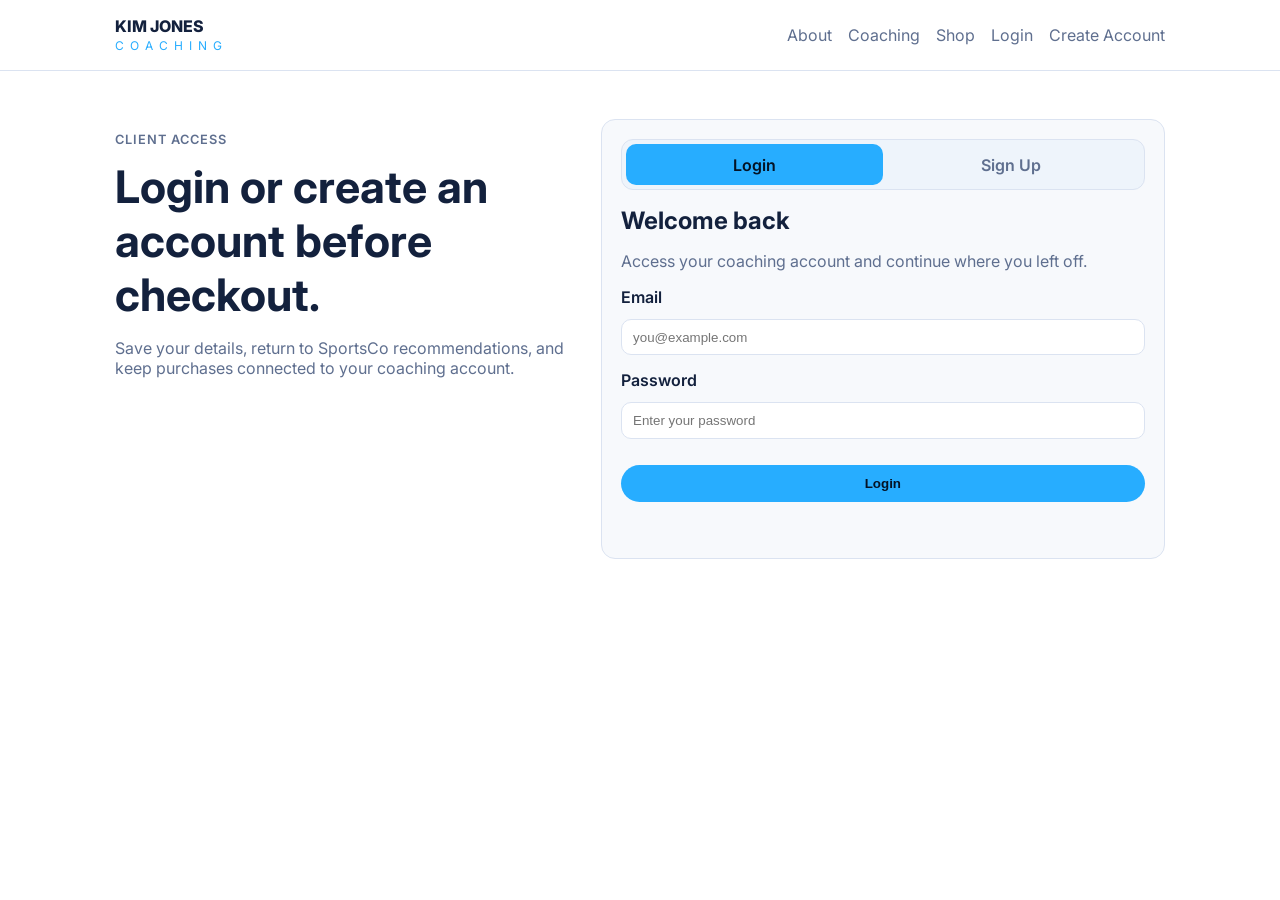
==== account.html @ eb31e008 "Add role-based account login flow" ====
<!DOCTYPE html>
<html lang="en">
  <head>
    <meta charset="UTF-8" />
    <meta name="viewport" content="width=device-width, initial-scale=1.0" />
    <title>Account | Kim Jones Coaching</title>
    <link rel="preconnect" href="https://fonts.googleapis.com" />
    <link rel="preconnect" href="https://fonts.gstatic.com" crossorigin />
    <link
      href="https://fonts.googleapis.com/css2?family=Inter:wght@400;500;600;700;800&display=swap"
      rel="stylesheet"
    />
    <link rel="stylesheet" href="styles.css" />
  </head>
  <body>
    <header class="site-header">
      <nav class="container nav">
        <a href="index.html" class="brand" aria-label="Kim Jones Coaching home">
          <span class="brand-main">KIM JONES</span>
          <span class="brand-sub">COACHING</span>
        </a>
        <div class="nav-links">
          <a href="index.html#about">About</a>
          <a href="index.html#coaching">Coaching</a>
          <a href="shop.html">Shop</a>
          <a href="account.html" data-auth-public>Login</a>
          <a href="account.html?mode=signup" data-auth-public>Create Account</a>
          <a href="account.html" data-auth-private hidden>My Account</a>
          <button class="nav-button" type="button" data-sign-out hidden>Sign Out</button>
        </div>
      </nav>
    </header>

    <main>
      <section class="section account-section" id="account-access" data-auth-section>
        <div class="container account-grid">
          <div class="account-copy">
            <p class="eyebrow">Client Access</p>
            <h1>Login or create an account before checkout.</h1>
            <p>
              Save your details, return to SportsCo recommendations, and keep
              purchases connected to your coaching account.
            </p>
          </div>

          <section class="auth-card" aria-label="Account access">
            <div class="mode-switch" role="tablist" aria-label="Form mode">
              <button type="button" class="active" data-mode-button="login" role="tab" aria-selected="true">Login</button>
              <button type="button" data-mode-button="signup" role="tab" aria-selected="false">Sign Up</button>
            </div>

            <h2 data-auth-title>Welcome back</h2>
            <p class="muted" data-auth-copy>Access your coaching account and continue where you left off.</p>

            <form class="auth-form" data-auth-form novalidate>
              <label data-name-field hidden>
                Full name
                <input type="text" name="name" placeholder="Alex Morgan" autocomplete="name" />
              </label>

              <label>
                Email
                <input type="email" name="email" placeholder="you@example.com" autocomplete="email" required />
              </label>

              <label>
                Password
                <input type="password" name="password" placeholder="Enter your password" autocomplete="current-password" required minlength="8" />
              </label>

              <label data-phone-field hidden>
                Mobile
                <input type="tel" name="phone" placeholder="+64 21 000 0000" autocomplete="tel" />
              </label>

              <button type="submit" class="btn btn-primary full" data-submit-auth>Login</button>
              <p class="form-message" data-auth-message role="status" aria-live="polite"></p>
            </form>
          </section>
        </div>
      </section>

      <section class="section account-area" id="customer-account" data-customer-area hidden>
        <div class="container dashboard-grid">
          <div>
            <p class="eyebrow">Customer Account</p>
            <h1 data-customer-greeting>Your coaching hub</h1>
            <p>Review your cart, saved details, and coaching next steps from one place.</p>
          </div>
          <div class="dashboard-card">
            <h3>Saved Details</h3>
            <p data-customer-details>No details saved yet.</p>
          </div>
          <div class="dashboard-card">
            <h3>Current Cart</h3>
            <p data-customer-cart>Your cart is empty.</p>
            <a class="btn btn-primary full" href="shop.html#cart">Continue Shopping</a>
          </div>
        </div>
      </section>
    </main>

    <script src="app.js"></script>
  </body>
</html>
---- styles.css ----
:root {
  --bg: #ffffff;
  --surface: #f7f9fc;
  --text: #13213d;
  --muted: #5f6f8f;
  --primary: #27adff;
  --border: #dbe3f1;
  --radius: 14px;
}

* { box-sizing: border-box; }
[hidden] { display: none !important; }
body { margin: 0; font-family: "Inter", sans-serif; color: var(--text); background: var(--bg); }
.container { width: min(1050px, 92%); margin: 0 auto; }

.site-header { position: sticky; top: 0; backdrop-filter: blur(10px); background: rgba(255,255,255,0.95); border-bottom: 1px solid var(--border); }
.nav { min-height: 70px; display: flex; align-items: center; justify-content: space-between; gap: 1rem; }
.brand { text-decoration: none; color: var(--text); display: grid; line-height: 1; }
.brand-main { font-weight: 800; }
.brand-sub { color: var(--primary); letter-spacing: 6px; font-size: 0.75rem; margin-top: 0.35rem; }
.nav-links { display: flex; gap: 1rem; }
.nav-links a { color: var(--muted); text-decoration: none; }
.nav-button { border: 0; background: transparent; color: var(--muted); cursor: pointer; font: inherit; padding: 0; }
.nav-button:hover, .nav-links a:hover { color: var(--text); }

.hero, .section { padding: 3rem 0; }
.hero-copy p, .section p { color: var(--muted); }
.eyebrow { color: var(--primary); font-size: 0.8rem; letter-spacing: 0.08em; text-transform: uppercase; font-weight: 600; }
h1 { font-size: clamp(1.8rem, 4vw, 2.8rem); margin: 0.3rem 0 0.8rem; }
h2, h3 { margin: 0.3rem 0 0.8rem; }

.shop-categories { display: grid; gap: 2rem; }
.shop-toolbar { display: flex; align-items: center; gap: 0.7rem; margin: 0.5rem 0 1rem; }
.shop-filter-label { font-weight: 600; color: var(--text); }
.shop-filter-select { min-width: 220px; border: 1px solid var(--border); border-radius: 10px; background: #fff; color: var(--text); padding: 0.55rem 0.7rem; }

.category-section { display: grid; gap: 1rem; }
.category-title { margin: 0; font-size: 1.2rem; }

.cards { display: grid; gap: 1rem; }
.three-col { grid-template-columns: repeat(3, minmax(0, 1fr)); }
.product-card, .cart-summary, .cart-items, .cart-item, .owner-add-form, .owner-products, .auth-card, .dashboard-card {
  background: var(--surface); border: 1px solid var(--border); border-radius: var(--radius);
}
.product-card { padding: 1rem; }
.price { font-weight: 700; color: var(--text) !important; }
.old-price { margin: 0; text-decoration: line-through; color: var(--muted) !important; font-size: 0.92rem; }
.price-wrap { display: grid; gap: 0.15rem; margin-bottom: 0.5rem; }
.discount-badge { display: inline-block; background: #e8f7ee; color: #1a8a43; border: 1px solid #bce8cd; border-radius: 999px; font-size: 0.75rem; padding: 0.1rem 0.45rem; vertical-align: middle; }

.product-image-wrap { margin-bottom: 0.7rem; }
.product-image { width: 100%; height: 180px; object-fit: contain; border-radius: 10px; border: 1px solid var(--border); background: #fff; }
.product-image-placeholder { display: grid; place-items: center; color: var(--muted); font-size: 0.9rem; }
.owner-thumb { margin-top: 0.5rem; width: 90px; height: 90px; object-fit: contain; border-radius: 8px; border: 1px solid var(--border); }

.btn { border: 0; border-radius: 999px; padding: 0.68rem 1rem; font-weight: 600; cursor: pointer; }
.btn-primary { background: var(--primary); color: #041325; }
.btn-secondary { background: transparent; color: var(--text); border: 1px solid var(--border); }
.full { width: 100%; margin-top: 0.7rem; }

.alt { background: #f2f6fc; }
.cart-layout { display: grid; grid-template-columns: 1.35fr 0.65fr; gap: 1rem; }
.cart-items { padding: 1rem; min-height: 170px; }
.empty-cart { margin: 0; color: var(--muted); }
.cart-item { padding: 0.8rem; display: flex; align-items: center; justify-content: space-between; margin-bottom: 0.7rem; }
.cart-item h4, .cart-item p { margin: 0; }
.cart-item p { color: var(--muted); }
.qty-controls { display: flex; align-items: center; gap: 0.6rem; }
.qty-btn { width: 30px; height: 30px; border-radius: 50%; border: 1px solid var(--border); background: transparent; color: var(--text); cursor: pointer; }

.cart-summary { padding: 1rem; height: fit-content; }
.summary-row { display: flex; justify-content: space-between; margin: 0.5rem 0; color: var(--muted); }
.summary-row.total { color: var(--text); font-weight: 700; border-top: 1px solid var(--border); padding-top: 0.6rem; }

input[type="url"], input[type="text"], input[type="email"], input[type="tel"], input[type="number"], input[type="password"], select {
  width: 100%; margin-top: 0.4rem; border: 1px solid var(--border); border-radius: 10px; background: #ffffff; color: var(--text); padding: 0.6rem 0.7rem;
}
.helper-text { font-size: 0.82rem; color: var(--muted); margin: 0.45rem 0; }
.owner-meta { font-size: 0.84rem; color: var(--muted); margin-top: 0.2rem !important; }

.owner-wrap { display: grid; gap: 1rem; }
.owner-add-form, .owner-products { padding: 1rem; }
.owner-add-form { display: grid; gap: 0.6rem; }
.owner-products { display: grid; gap: 0.8rem; }
.owner-product-row { display: flex; justify-content: space-between; align-items: center; border: 1px solid var(--border); border-radius: 10px; padding: 0.8rem; background: #fff; gap: 0.8rem; }
.owner-product-row p { margin: 0; }
.owner-row-actions { display: grid; gap: 0.4rem; width: 180px; }
.category-add-row { display: grid; grid-template-columns: 1fr auto; gap: 0.6rem; align-items: end; }

.account-grid { display: grid; grid-template-columns: 0.9fr 1.1fr; gap: 1.5rem; align-items: start; }
.account-copy p, .account-area p { color: var(--muted); }
.auth-card, .dashboard-card { padding: 1.2rem; }
.mode-switch { display: grid; grid-template-columns: 1fr 1fr; background: #eef4fb; border: 1px solid var(--border); border-radius: 12px; padding: 0.25rem; margin-bottom: 1rem; }
.mode-switch button { border: 0; border-radius: 10px; background: transparent; color: var(--muted); padding: 0.65rem 0.7rem; cursor: pointer; font: inherit; font-weight: 600; }
.mode-switch button.active { background: var(--primary); color: #041325; }
.auth-form { display: grid; gap: 0.95rem; margin-top: 1rem; }
.auth-form label { display: grid; gap: 0.35rem; color: var(--text); font-weight: 600; }
.auth-form input:focus { outline: 2px solid rgba(39, 173, 255, 0.35); border-color: var(--primary); }
.muted, .form-message { color: var(--muted); }
.form-message { min-height: 1.4rem; margin: 0; }
.form-message[data-tone="success"] { color: #177a3a; }
.form-message[data-tone="error"] { color: #b42318; }
.dashboard-grid { display: grid; grid-template-columns: 1.2fr repeat(2, minmax(0, 0.9fr)); gap: 1rem; align-items: stretch; }

.site-footer { border-top: 1px solid var(--border); background: #fbfdff; }
.footer-inner { min-height: 84px; display: flex; align-items: center; justify-content: space-between; gap: 1rem; }
.footer-copy { margin: 0; color: var(--muted); font-weight: 500; }
.head-link { text-decoration: none; }
.head-logo { font-size: clamp(2rem, 4vw, 2.4rem); letter-spacing: 0.06em; font-weight: 800; color: #222126; line-height: 1; }

@media (max-width: 900px) {
  .nav-links { display: none; }
  .three-col, .cart-layout, .owner-product-row, .account-grid, .dashboard-grid { grid-template-columns: 1fr; display: grid; }
  .owner-row-actions { width: 100%; }
  .footer-inner { flex-direction: column; justify-content: center; padding: 0.9rem 0; text-align: center; }
}
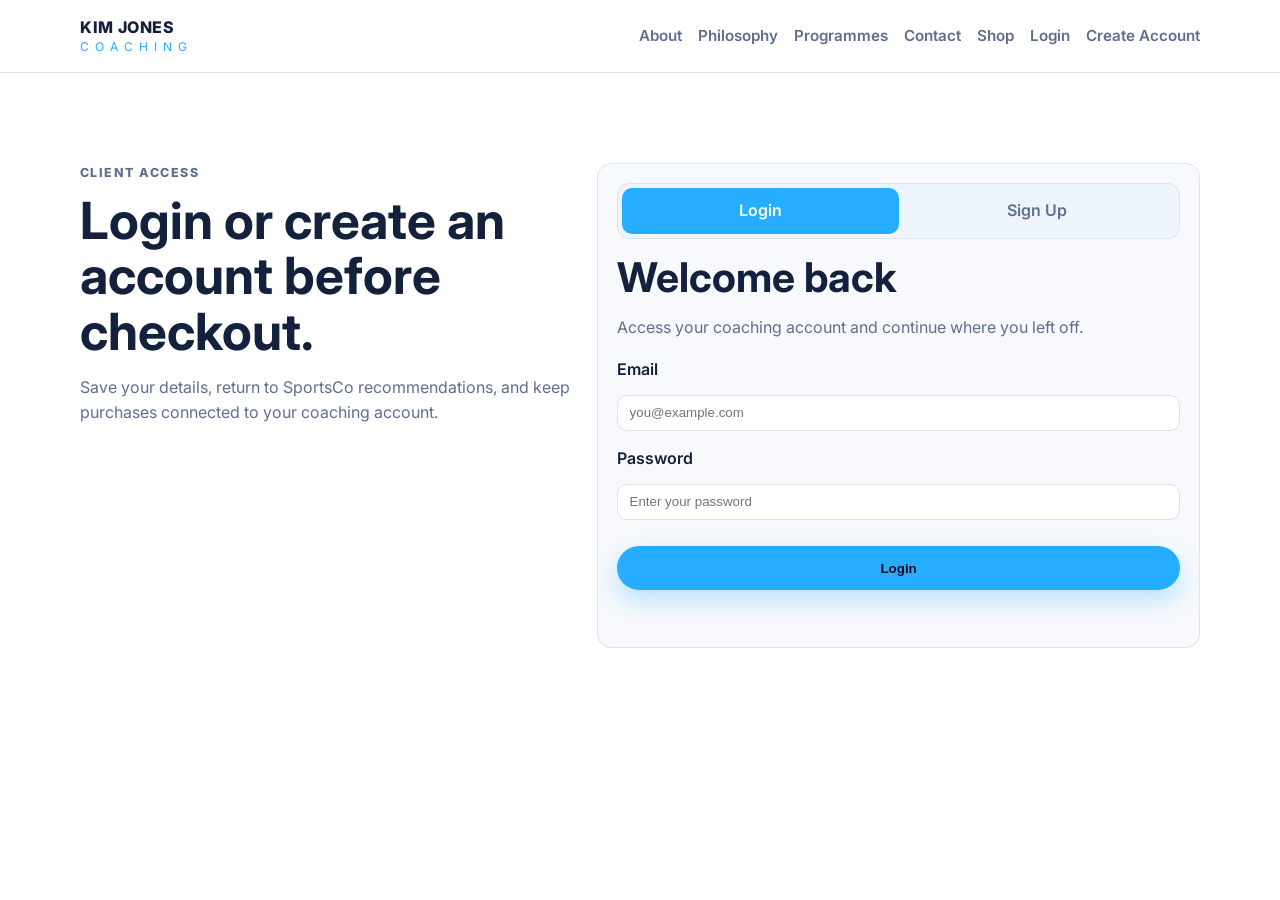
==== commit a43eb417: "Create premium About page for Kim Jones Coaching" ====
--- a/account.html
+++ b/account.html
@@ -14,14 +14,21 @@
   </head>
   <body>
     <header class="site-header">
-      <nav class="container nav">
+      <nav class="container nav" aria-label="Primary navigation">
         <a href="index.html" class="brand" aria-label="Kim Jones Coaching home">
           <span class="brand-main">KIM JONES</span>
           <span class="brand-sub">COACHING</span>
         </a>
-        <div class="nav-links">
+        <button class="menu-toggle" type="button" aria-label="Open menu" aria-controls="primary-nav" aria-expanded="false" data-menu-toggle>
+          <span></span>
+          <span></span>
+          <span></span>
+        </button>
+        <div class="nav-links" id="primary-nav" data-nav-links>
           <a href="index.html#about">About</a>
-          <a href="index.html#coaching">Coaching</a>
+          <a href="index.html#philosophy">Philosophy</a>
+          <a href="index.html#programmes">Programmes</a>
+          <a href="index.html#contact">Contact</a>
           <a href="shop.html">Shop</a>
           <a href="account.html" data-auth-public>Login</a>
           <a href="account.html?mode=signup" data-auth-public>Create Account</a>
--- a/styles.css
+++ b/styles.css
@@ -1,64 +1,380 @@
 :root {
   --bg: #ffffff;
   --surface: #f7f9fc;
+  --surface-strong: #eef6ff;
   --text: #13213d;
   --muted: #5f6f8f;
   --primary: #27adff;
+  --primary-dark: #147cc2;
+  --accent: #27adff;
+  --sky: #e9f5ff;
   --border: #dbe3f1;
+  --shadow: 0 18px 50px rgba(19, 33, 61, 0.12);
   --radius: 14px;
 }
 
 * { box-sizing: border-box; }
 [hidden] { display: none !important; }
-body { margin: 0; font-family: "Inter", sans-serif; color: var(--text); background: var(--bg); }
-.container { width: min(1050px, 92%); margin: 0 auto; }
-
-.site-header { position: sticky; top: 0; backdrop-filter: blur(10px); background: rgba(255,255,255,0.95); border-bottom: 1px solid var(--border); }
-.nav { min-height: 70px; display: flex; align-items: center; justify-content: space-between; gap: 1rem; }
-.brand { text-decoration: none; color: var(--text); display: grid; line-height: 1; }
-.brand-main { font-weight: 800; }
+html { scroll-behavior: smooth; }
+body {
+  margin: 0;
+  font-family: "Inter", sans-serif;
+  color: var(--text);
+  background: var(--bg);
+  line-height: 1.6;
+}
+a { color: inherit; }
+.container { width: min(1120px, 92%); margin: 0 auto; }
+
+.site-header {
+  position: sticky;
+  top: 0;
+  z-index: 20;
+  backdrop-filter: blur(14px);
+  background: rgba(255, 255, 255, 0.94);
+  border-bottom: 1px solid var(--border);
+}
+.nav {
+  min-height: 72px;
+  display: flex;
+  align-items: center;
+  justify-content: space-between;
+  gap: 1rem;
+}
+.brand { text-decoration: none; color: var(--text); display: grid; line-height: 1; flex: 0 0 auto; }
+.brand-main { font-weight: 800; letter-spacing: 0.04em; }
 .brand-sub { color: var(--primary); letter-spacing: 6px; font-size: 0.75rem; margin-top: 0.35rem; }
-.nav-links { display: flex; gap: 1rem; }
-.nav-links a { color: var(--muted); text-decoration: none; }
-.nav-button { border: 0; background: transparent; color: var(--muted); cursor: pointer; font: inherit; padding: 0; }
-.nav-button:hover, .nav-links a:hover { color: var(--text); }
-
-.hero, .section { padding: 3rem 0; }
+.nav-links { display: flex; align-items: center; gap: 1rem; }
+.nav-links a { color: var(--muted); text-decoration: none; font-size: 0.95rem; font-weight: 600; transition: color 180ms ease; }
+.nav-button { border: 0; background: transparent; color: var(--muted); cursor: pointer; font: inherit; padding: 0; font-weight: 600; }
+.nav-button:hover, .nav-links a:hover { color: var(--primary-dark); }
+.menu-toggle {
+  display: none;
+  width: 42px;
+  height: 42px;
+  border: 1px solid var(--border);
+  border-radius: 12px;
+  background: #fff;
+  cursor: pointer;
+  place-items: center;
+  padding: 0.65rem;
+}
+.menu-toggle span { display: block; width: 18px; height: 2px; background: var(--text); margin: 2px auto; border-radius: 999px; }
+
+.hero, .section { padding: clamp(3.25rem, 7vw, 6rem) 0; }
 .hero-copy p, .section p { color: var(--muted); }
-.eyebrow { color: var(--primary); font-size: 0.8rem; letter-spacing: 0.08em; text-transform: uppercase; font-weight: 600; }
-h1 { font-size: clamp(1.8rem, 4vw, 2.8rem); margin: 0.3rem 0 0.8rem; }
-h2, h3 { margin: 0.3rem 0 0.8rem; }
+.eyebrow {
+  margin: 0 0 0.65rem;
+  color: var(--primary);
+  font-size: 0.78rem;
+  letter-spacing: 0.12em;
+  text-transform: uppercase;
+  font-weight: 800;
+}
+h1, h2, h3 { line-height: 1.08; letter-spacing: 0; }
+h1 { font-size: clamp(2rem, 4vw, 3.2rem); margin: 0.3rem 0 1rem; }
+h2 { font-size: clamp(1.75rem, 3.2vw, 3rem); margin: 0.2rem 0 1rem; }
+h3 { font-size: 1.2rem; margin: 0.3rem 0 0.75rem; }
+
+.about-hero {
+  position: relative;
+  overflow: hidden;
+  background:
+    linear-gradient(120deg, rgba(233, 245, 255, 0.96), rgba(247, 249, 252, 0.86) 44%, rgba(39, 173, 255, 0.1)),
+    repeating-linear-gradient(90deg, rgba(39, 173, 255, 0.08) 0 1px, transparent 1px 98px);
+}
+.about-hero::after {
+  content: "";
+  position: absolute;
+  inset: auto 0 0 auto;
+  width: 38%;
+  height: 42%;
+  border-top: 2px solid rgba(39, 173, 255, 0.2);
+  border-left: 2px solid rgba(39, 173, 255, 0.16);
+  pointer-events: none;
+}
+.hero-grid {
+  position: relative;
+  z-index: 1;
+  display: grid;
+  grid-template-columns: minmax(0, 1.08fr) minmax(300px, 0.82fr);
+  gap: clamp(2rem, 6vw, 5rem);
+  align-items: center;
+}
+.hero-copy > p:not(.eyebrow) { max-width: 680px; font-size: 1.08rem; }
+.about-hero h1 { font-size: clamp(2.35rem, 5vw, 4.8rem); max-width: 11ch; }
+.hero-actions { display: flex; flex-wrap: wrap; gap: 0.8rem; margin: 1.6rem 0 1.8rem; }
+.trust-strip {
+  display: grid;
+  grid-template-columns: repeat(3, minmax(0, 1fr));
+  gap: 0.75rem;
+  max-width: 680px;
+  margin: 0;
+}
+.trust-strip div {
+  padding: 0.9rem;
+  border: 1px solid rgba(39, 173, 255, 0.18);
+  border-radius: var(--radius);
+  background: rgba(255, 255, 255, 0.72);
+}
+.trust-strip dt { font-weight: 800; font-size: 1.15rem; }
+.trust-strip dd { margin: 0.1rem 0 0; color: var(--muted); font-size: 0.9rem; }
+
+.kim-photo-panel {
+  align-self: stretch;
+  min-height: 520px;
+  border-radius: 28px;
+  padding: 0.9rem;
+  background: #fff;
+  border: 1px solid rgba(39, 173, 255, 0.18);
+  box-shadow: var(--shadow);
+  transition: transform 220ms ease, box-shadow 220ms ease;
+}
+.kim-photo-panel:hover { transform: translateY(-5px); box-shadow: 0 22px 60px rgba(19, 33, 61, 0.16); }
+.kim-photo-placeholder {
+  min-height: 430px;
+  height: calc(100% - 78px);
+  display: grid;
+  place-items: center;
+  border-radius: 20px;
+  border: 1px dashed rgba(39, 173, 255, 0.45);
+  background:
+    linear-gradient(135deg, rgba(39, 173, 255, 0.12), rgba(233, 245, 255, 0.7)),
+    repeating-linear-gradient(45deg, rgba(255, 255, 255, 0.65) 0 12px, rgba(255, 255, 255, 0.2) 12px 24px);
+  color: var(--primary-dark);
+  font-weight: 800;
+  text-transform: uppercase;
+  letter-spacing: 0.1em;
+}
+.photo-caption { display: grid; gap: 0.1rem; padding: 1rem 0.3rem 0.15rem; }
+.photo-caption span { color: var(--muted); font-size: 0.94rem; }
+
+.section-head { max-width: 720px; }
+.section-head.centered { margin: 0 auto 2rem; text-align: center; }
+.section-head.centered p:not(.eyebrow) { margin-inline: auto; max-width: 660px; }
+.split-section {
+  display: grid;
+  grid-template-columns: 0.85fr 1.15fr;
+  gap: clamp(1.5rem, 5vw, 4rem);
+  align-items: start;
+}
+.rich-copy {
+  border-left: 3px solid var(--accent);
+  padding-left: 1.4rem;
+  font-size: 1.03rem;
+}
+.rich-copy p:first-child { margin-top: 0; }
+
+.philosophy-section { background: #fbfdff; }
+.pill-grid {
+  display: flex;
+  flex-wrap: wrap;
+  justify-content: center;
+  gap: 0.75rem;
+}
+.pill-grid span, .mini-tags span {
+  border: 1px solid rgba(39, 173, 255, 0.18);
+  border-radius: 999px;
+  background: #fff;
+  color: var(--text);
+  padding: 0.7rem 0.95rem;
+  font-weight: 700;
+  box-shadow: 0 8px 20px rgba(19, 33, 61, 0.06);
+}
+
+.cards { display: grid; gap: 1rem; }
+.three-col { grid-template-columns: repeat(3, minmax(0, 1fr)); }
+.programme-grid { grid-template-columns: repeat(4, minmax(0, 1fr)); }
+.product-card, .cart-summary, .cart-items, .cart-item, .owner-add-form, .owner-products, .auth-card, .dashboard-card {
+  background: var(--surface);
+  border: 1px solid var(--border);
+  border-radius: var(--radius);
+}
+.product-card {
+  padding: 1rem;
+  transition: transform 180ms ease, box-shadow 180ms ease, border-color 180ms ease;
+}
+.product-card:hover {
+  transform: translateY(-4px);
+  border-color: rgba(39, 173, 255, 0.32);
+  box-shadow: 0 16px 32px rgba(19, 33, 61, 0.1);
+}
+.feature-card { min-height: 245px; display: flex; flex-direction: column; }
+.card-number {
+  width: 42px;
+  height: 42px;
+  display: grid;
+  place-items: center;
+  border-radius: 50%;
+  background: var(--text);
+  color: #fff;
+  font-weight: 800;
+  margin-bottom: 1.1rem;
+}
+
+.alt {
+  background:
+    linear-gradient(100deg, rgba(238, 246, 255, 0.95), rgba(247, 249, 252, 0.72)),
+    linear-gradient(#fff, #fff);
+}
+.experience-layout, .credentials-grid, .achievement-layout, .impact-grid, .contact-panel {
+  display: grid;
+  grid-template-columns: 0.9fr 1.1fr;
+  gap: clamp(1.5rem, 5vw, 4rem);
+  align-items: start;
+}
+.check-list, .credential-list {
+  display: grid;
+  gap: 0.75rem;
+}
+.check-list p, .credential-list p {
+  position: relative;
+  margin: 0;
+  padding: 0.9rem 1rem 0.9rem 2.6rem;
+  background: #fff;
+  border: 1px solid var(--border);
+  border-radius: 12px;
+  color: var(--text);
+  font-weight: 650;
+}
+.check-list p::before, .credential-list p::before {
+  content: "";
+  position: absolute;
+  left: 1rem;
+  top: 1.2rem;
+  width: 0.55rem;
+  height: 0.55rem;
+  border-radius: 50%;
+  background: var(--accent);
+  box-shadow: 0 0 0 4px rgba(39, 173, 255, 0.18);
+}
+.qualification-panel {
+  padding: clamp(1.3rem, 3vw, 2rem);
+  background: var(--text);
+  color: #fff;
+  border-radius: 20px;
+  box-shadow: var(--shadow);
+}
+.qualification-panel p { color: rgba(255, 255, 255, 0.75); }
+.qualification-panel .eyebrow { color: var(--accent); }
+.mini-tags { display: flex; flex-wrap: wrap; gap: 0.55rem; margin-top: 1.3rem; }
+.mini-tags span {
+  background: rgba(255, 255, 255, 0.1);
+  color: #fff;
+  border-color: rgba(255, 255, 255, 0.16);
+  box-shadow: none;
+  font-size: 0.88rem;
+}
+
+.achievements-section { background: #fff; }
+.achievement-stack { display: grid; gap: 0.8rem; }
+.achievement-item {
+  display: grid;
+  grid-template-columns: 92px 1fr;
+  gap: 1rem;
+  align-items: center;
+  padding: 1rem;
+  border: 1px solid var(--border);
+  border-radius: var(--radius);
+  background: var(--surface);
+}
+.achievement-item span {
+  display: grid;
+  place-items: center;
+  min-height: 54px;
+  border-radius: 12px;
+  background: #fff;
+  color: var(--primary-dark);
+  font-weight: 800;
+}
+.achievement-item p { margin: 0; color: var(--text); font-weight: 700; }
+.achievement-item.highlight { background: #13213d; border-color: #13213d; }
+.achievement-item.highlight p { color: #fff; }
+.achievement-item.highlight span { background: var(--accent); color: var(--text); }
+
+.impact-section {
+  background:
+    linear-gradient(180deg, rgba(247, 249, 252, 0.88), rgba(255, 255, 255, 0.95)),
+    repeating-linear-gradient(0deg, rgba(39, 173, 255, 0.06) 0 1px, transparent 1px 80px);
+}
+.impact-metrics {
+  display: grid;
+  grid-template-columns: repeat(2, minmax(0, 1fr));
+  gap: 1rem;
+}
+.impact-metrics article {
+  min-height: 150px;
+  display: flex;
+  flex-direction: column;
+  justify-content: space-between;
+  padding: 1.2rem;
+  border: 1px solid rgba(39, 173, 255, 0.18);
+  border-radius: var(--radius);
+  background: rgba(255, 255, 255, 0.82);
+}
+.impact-metrics strong { font-size: clamp(1.5rem, 3vw, 2.4rem); line-height: 1; }
+.impact-metrics span { color: var(--muted); font-weight: 650; }
+
+.contact-section { padding-top: 2rem; }
+.contact-panel {
+  grid-template-columns: 1fr 0.72fr;
+  align-items: center;
+  padding: clamp(1.4rem, 4vw, 3rem);
+  border-radius: 24px;
+  background: linear-gradient(135deg, #13213d, #176fa8);
+  color: #fff;
+  box-shadow: var(--shadow);
+}
+.contact-panel p { color: rgba(255, 255, 255, 0.78); }
+.contact-panel .eyebrow { color: var(--accent); }
+.contact-actions { display: flex; flex-wrap: wrap; gap: 0.75rem; justify-content: flex-end; }
+.contact-details {
+  flex-basis: 100%;
+  display: grid;
+  gap: 0.2rem;
+  margin-top: 0.8rem;
+  padding-top: 1rem;
+  border-top: 1px solid rgba(255, 255, 255, 0.18);
+  text-align: right;
+}
+.contact-details p { margin: 0; }
+.contact-details a { color: #fff; text-decoration: none; }
+.contact-details a:hover { text-decoration: underline; }
 
 .shop-categories { display: grid; gap: 2rem; }
 .shop-toolbar { display: flex; align-items: center; gap: 0.7rem; margin: 0.5rem 0 1rem; }
 .shop-filter-label { font-weight: 600; color: var(--text); }
 .shop-filter-select { min-width: 220px; border: 1px solid var(--border); border-radius: 10px; background: #fff; color: var(--text); padding: 0.55rem 0.7rem; }
-
 .category-section { display: grid; gap: 1rem; }
 .category-title { margin: 0; font-size: 1.2rem; }
-
-.cards { display: grid; gap: 1rem; }
-.three-col { grid-template-columns: repeat(3, minmax(0, 1fr)); }
-.product-card, .cart-summary, .cart-items, .cart-item, .owner-add-form, .owner-products, .auth-card, .dashboard-card {
-  background: var(--surface); border: 1px solid var(--border); border-radius: var(--radius);
-}
-.product-card { padding: 1rem; }
 .price { font-weight: 700; color: var(--text) !important; }
 .old-price { margin: 0; text-decoration: line-through; color: var(--muted) !important; font-size: 0.92rem; }
 .price-wrap { display: grid; gap: 0.15rem; margin-bottom: 0.5rem; }
 .discount-badge { display: inline-block; background: #e8f7ee; color: #1a8a43; border: 1px solid #bce8cd; border-radius: 999px; font-size: 0.75rem; padding: 0.1rem 0.45rem; vertical-align: middle; }
-
 .product-image-wrap { margin-bottom: 0.7rem; }
 .product-image { width: 100%; height: 180px; object-fit: contain; border-radius: 10px; border: 1px solid var(--border); background: #fff; }
 .product-image-placeholder { display: grid; place-items: center; color: var(--muted); font-size: 0.9rem; }
 .owner-thumb { margin-top: 0.5rem; width: 90px; height: 90px; object-fit: contain; border-radius: 8px; border: 1px solid var(--border); }
 
-.btn { border: 0; border-radius: 999px; padding: 0.68rem 1rem; font-weight: 600; cursor: pointer; }
-.btn-primary { background: var(--primary); color: #041325; }
-.btn-secondary { background: transparent; color: var(--text); border: 1px solid var(--border); }
+.btn {
+  display: inline-flex;
+  align-items: center;
+  justify-content: center;
+  min-height: 44px;
+  border: 0;
+  border-radius: 999px;
+  padding: 0.74rem 1.08rem;
+  font-weight: 800;
+  text-decoration: none;
+  cursor: pointer;
+  transition: transform 180ms ease, box-shadow 180ms ease, background 180ms ease;
+}
+.btn:hover { transform: translateY(-2px); }
+.btn-primary { background: var(--primary); color: #041325; box-shadow: 0 10px 24px rgba(39, 173, 255, 0.3); }
+.btn-primary:hover { background: #159de8; }
+.btn-secondary { background: rgba(255, 255, 255, 0.82); color: var(--text); border: 1px solid var(--border); }
 .full { width: 100%; margin-top: 0.7rem; }
 
-.alt { background: #f2f6fc; }
 .cart-layout { display: grid; grid-template-columns: 1.35fr 0.65fr; gap: 1rem; }
 .cart-items { padding: 1rem; min-height: 170px; }
 .empty-cart { margin: 0; color: var(--muted); }
@@ -67,17 +383,21 @@
 .cart-item p { color: var(--muted); }
 .qty-controls { display: flex; align-items: center; gap: 0.6rem; }
 .qty-btn { width: 30px; height: 30px; border-radius: 50%; border: 1px solid var(--border); background: transparent; color: var(--text); cursor: pointer; }
-
 .cart-summary { padding: 1rem; height: fit-content; }
 .summary-row { display: flex; justify-content: space-between; margin: 0.5rem 0; color: var(--muted); }
 .summary-row.total { color: var(--text); font-weight: 700; border-top: 1px solid var(--border); padding-top: 0.6rem; }
 
 input[type="url"], input[type="text"], input[type="email"], input[type="tel"], input[type="number"], input[type="password"], select {
-  width: 100%; margin-top: 0.4rem; border: 1px solid var(--border); border-radius: 10px; background: #ffffff; color: var(--text); padding: 0.6rem 0.7rem;
+  width: 100%;
+  margin-top: 0.4rem;
+  border: 1px solid var(--border);
+  border-radius: 10px;
+  background: #ffffff;
+  color: var(--text);
+  padding: 0.6rem 0.7rem;
 }
 .helper-text { font-size: 0.82rem; color: var(--muted); margin: 0.45rem 0; }
 .owner-meta { font-size: 0.84rem; color: var(--muted); margin-top: 0.2rem !important; }
-
 .owner-wrap { display: grid; gap: 1rem; }
 .owner-add-form, .owner-products { padding: 1rem; }
 .owner-add-form { display: grid; gap: 0.6rem; }
@@ -92,7 +412,7 @@
 .auth-card, .dashboard-card { padding: 1.2rem; }
 .mode-switch { display: grid; grid-template-columns: 1fr 1fr; background: #eef4fb; border: 1px solid var(--border); border-radius: 12px; padding: 0.25rem; margin-bottom: 1rem; }
 .mode-switch button { border: 0; border-radius: 10px; background: transparent; color: var(--muted); padding: 0.65rem 0.7rem; cursor: pointer; font: inherit; font-weight: 600; }
-.mode-switch button.active { background: var(--primary); color: #041325; }
+.mode-switch button.active { background: var(--primary); color: #ffffff; }
 .auth-form { display: grid; gap: 0.95rem; margin-top: 1rem; }
 .auth-form label { display: grid; gap: 0.35rem; color: var(--text); font-weight: 600; }
 .auth-form input:focus { outline: 2px solid rgba(39, 173, 255, 0.35); border-color: var(--primary); }
@@ -108,9 +428,53 @@
 .head-link { text-decoration: none; }
 .head-logo { font-size: clamp(2rem, 4vw, 2.4rem); letter-spacing: 0.06em; font-weight: 800; color: #222126; line-height: 1; }
 
-@media (max-width: 900px) {
-  .nav-links { display: none; }
-  .three-col, .cart-layout, .owner-product-row, .account-grid, .dashboard-grid { grid-template-columns: 1fr; display: grid; }
+@media (prefers-reduced-motion: reduce) {
+  html { scroll-behavior: auto; }
+  *, *::before, *::after { transition: none !important; }
+}
+
+@media (max-width: 980px) {
+  .hero-grid, .split-section, .experience-layout, .credentials-grid, .achievement-layout, .impact-grid, .contact-panel,
+  .cart-layout, .owner-product-row, .account-grid, .dashboard-grid {
+    grid-template-columns: 1fr;
+    display: grid;
+  }
+  .about-hero h1 { max-width: 13ch; }
+  .programme-grid, .three-col { grid-template-columns: repeat(2, minmax(0, 1fr)); }
+  .kim-photo-panel { min-height: auto; transform: none; }
+  .kim-photo-placeholder { min-height: 380px; }
+  .contact-actions, .contact-details { justify-content: flex-start; text-align: left; }
   .owner-row-actions { width: 100%; }
+}
+
+@media (max-width: 760px) {
+  .nav { min-height: 68px; }
+  .menu-toggle { display: grid; }
+  .nav-links {
+    position: absolute;
+    top: calc(100% + 1px);
+    left: 0;
+    right: 0;
+    display: none;
+    flex-direction: column;
+    align-items: stretch;
+    gap: 0;
+    padding: 0.5rem 4%;
+    background: rgba(255, 255, 255, 0.98);
+    border-bottom: 1px solid var(--border);
+    box-shadow: 0 18px 30px rgba(19, 33, 61, 0.08);
+  }
+  .nav-links.open { display: flex; }
+  .nav-links a, .nav-button { padding: 0.85rem 0; text-align: left; border-bottom: 1px solid rgba(219, 227, 241, 0.7); }
+  .hero, .section { padding: 3.1rem 0; }
+  .about-hero { padding-top: 2.4rem; }
+  .trust-strip, .programme-grid, .three-col, .impact-metrics { grid-template-columns: 1fr; }
+  .hero-actions .btn, .contact-actions .btn { width: 100%; }
+  .about-hero::after { display: none; }
+  .kim-photo-placeholder { min-height: 310px; }
+  .rich-copy { padding-left: 1rem; }
+  .shop-toolbar { display: grid; align-items: stretch; }
+  .achievement-item { grid-template-columns: 1fr; }
+  .category-add-row { grid-template-columns: 1fr; }
   .footer-inner { flex-direction: column; justify-content: center; padding: 0.9rem 0; text-align: center; }
 }
